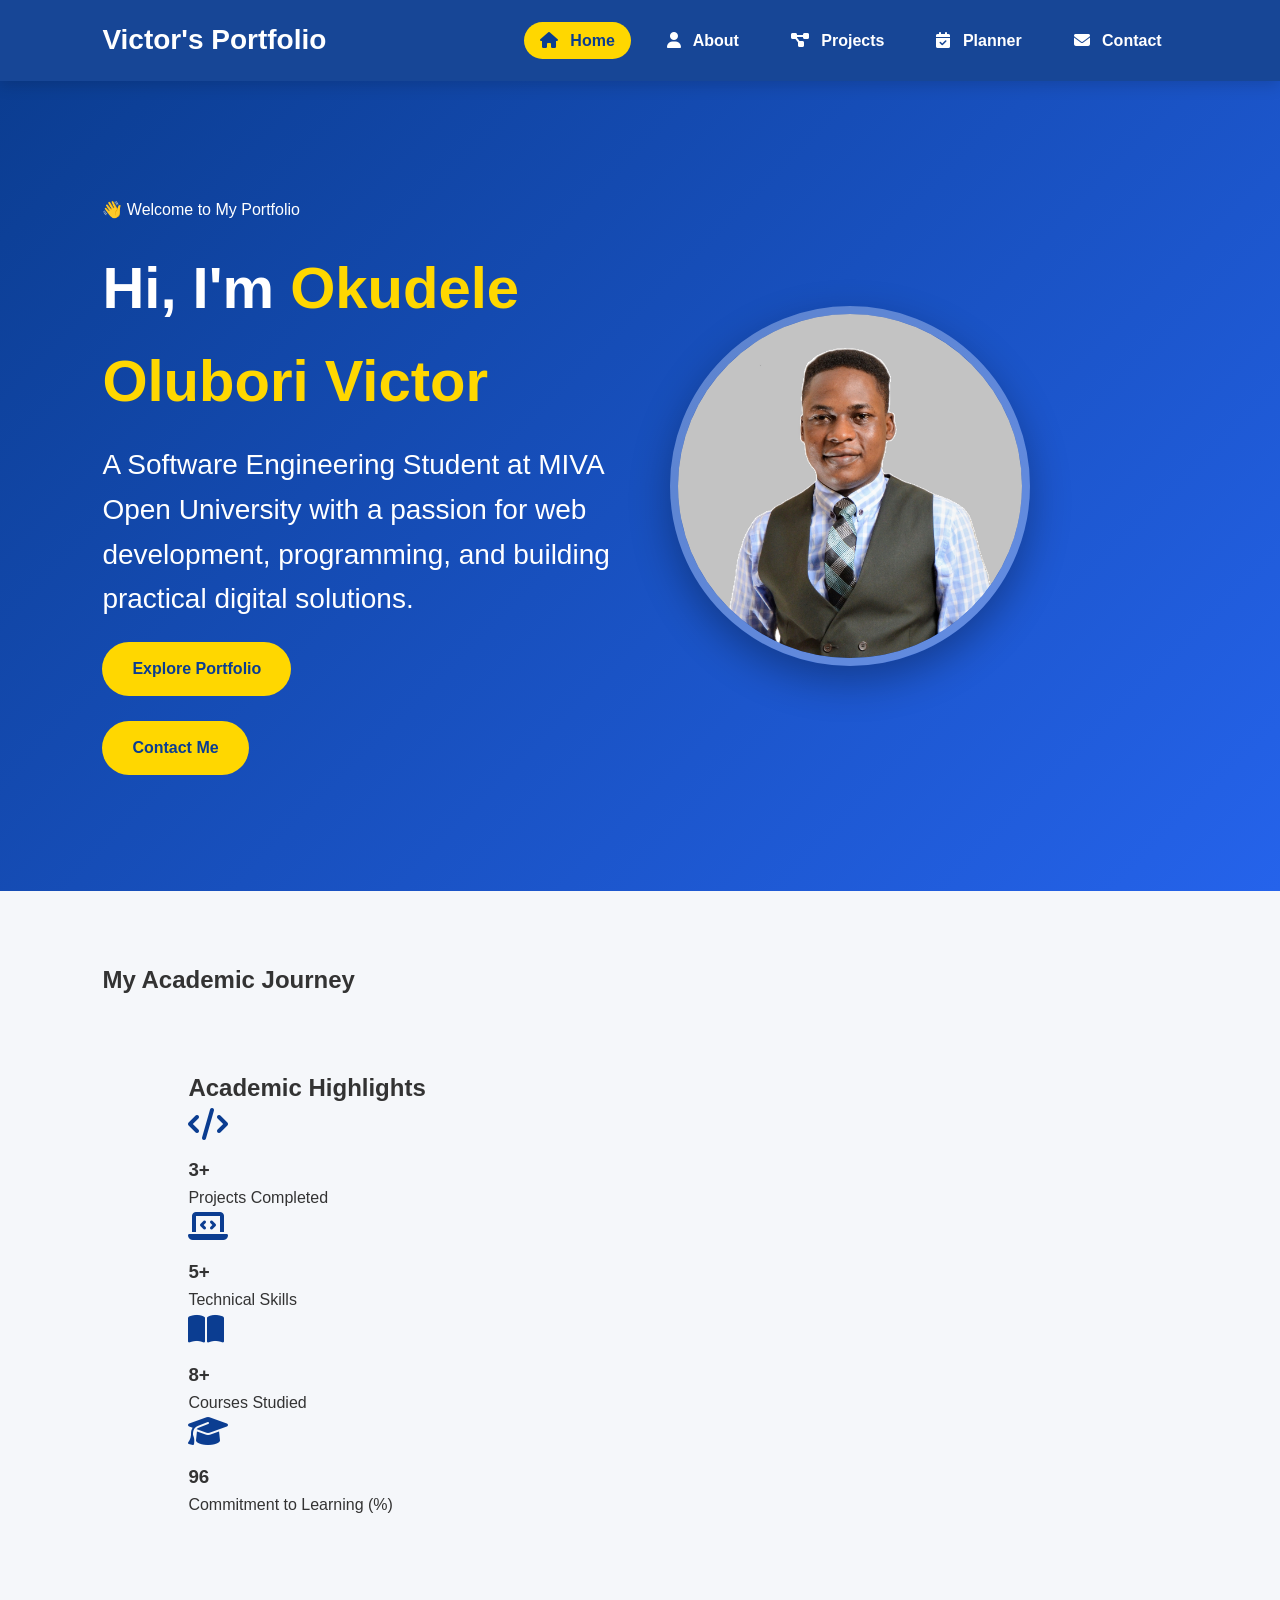
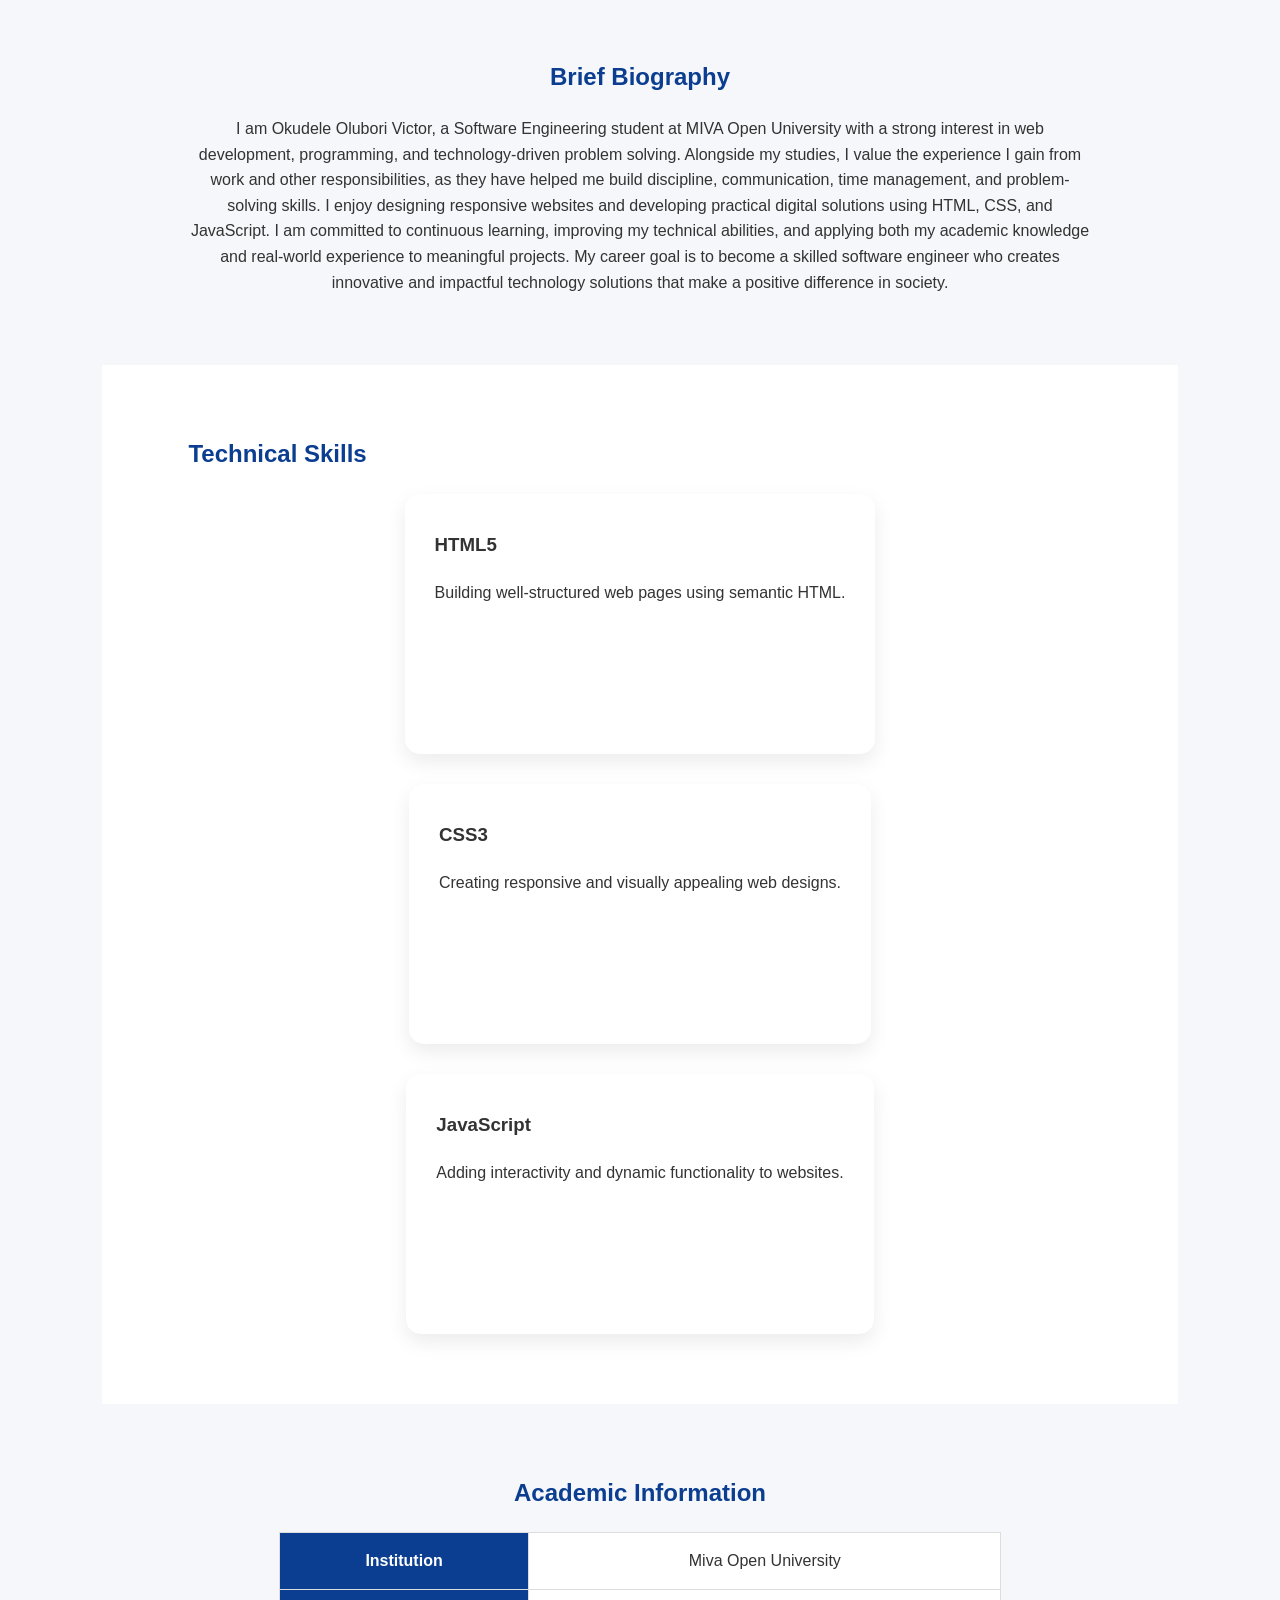
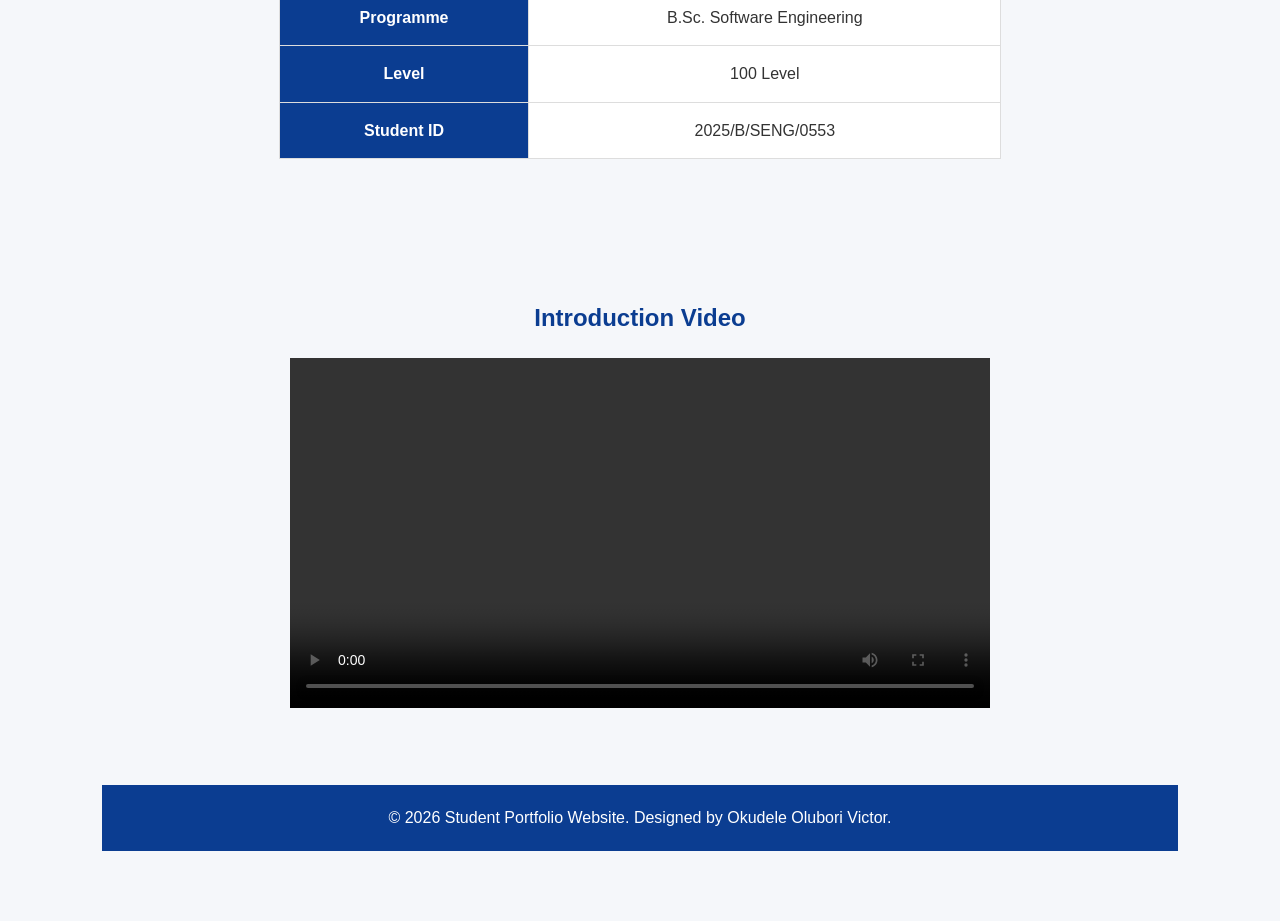
==== index.html @ cfdc953b "Add files via upload" ====
<!DOCTYPE html>
<html lang="en">
<head>
    <!-- Website Information -->
    <meta charset="UTF-8">
    <meta name="viewport" content="width=device-width, initial-scale=1.0">

    <!-- Website Title -->
    <title>Student Portfolio | Home</title>

    <!-- External CSS -->
    <link rel="stylesheet" href="https://cdnjs.cloudflare.com/ajax/libs/font-awesome/6.7.2/css/all.min.css">
    <link rel="stylesheet" href="css/style.css">
</head>

<body>

    <!-- ================= HEADER ================= -->
    <header>

    <div class="logo">
        <h2>Victor's Portfolio</h2>
    </div>

    <!-- Hamburger Icon -->
    <div class="menu-toggle" id="menu-toggle">
        ☰
    </div>

    <nav id="navbar">
        <ul>

            <li>
                <a href="index.html" class="active">
                    <i class="fa-solid fa-house"></i> Home
                </a>
            </li>

            <li>
                <a href="about.html">
                    <i class="fa-solid fa-user"></i> About
                </a>
            </li>

            <li>
                <a href="projects.html">
                    <i class="fa-solid fa-diagram-project"></i> Projects
                </a>
            </li>

            <li>
                <a href="planner.html">
                    <i class="fa-solid fa-calendar-check"></i> Planner
                </a>
            </li>

            <li>
                <a href="contact.html">
                    <i class="fa-solid fa-envelope"></i> Contact
                </a>
            </li>

        </ul>
    </nav>

</header>

    <!-- ================= HERO SECTION ================= -->

    <section class="hero reveal">

    <div class="hero-content">

        <div class="hero-text">

            <p class="welcome">
                👋 Welcome to My Portfolio
            </p>

            <h1>
                Hi, I'm <span>Okudele Olubori Victor</span>
            </h1>

            <h2>
                A Software Engineering Student at MIVA Open University with a passion for web development, 
                programming, and building practical digital solutions.
            </h2>

            
            <div class="hero-buttons">

                <a href="about.html" class="btn">
                    Explore Portfolio
                </a>
                
            </div>

            <br>

            <div class="hero-buttons">

                <a href="contact.html" class="btn">
                    Contact Me
                </a>
                
            </div>

        </div>

        <div class="hero-image">

            <img src="images/profile.jpg"
                 alt="Profile Picture">

        </div>

    </div>

</section>

<section class="stats reveal">

    <h2>My Academic Journey</h2>

    <div class="stats-container">

        <section class="stats reveal">

    <h2>Academic Highlights</h2>

    <div class="stats-container">

        <div class="stat-box">
            <i class="fa-solid fa-code fa-2x"></i>
            <h3 class="counter" data-target="3">0</h3>
            <p>Projects Completed</p>
        </div>

        <div class="stat-box">
            <i class="fa-solid fa-laptop-code fa-2x"></i>
            <h3 class="counter" data-target="5">0</h3>
            <p>Technical Skills</p>
        </div>

        <div class="stat-box">
            <i class="fa-solid fa-book-open fa-2x"></i>
            <h3 class="counter" data-target="8">0</h3>
            <p>Courses Studied</p>
        </div>

        <div class="stat-box">
            <i class="fa-solid fa-graduation-cap fa-2x"></i>
            <h3 class="counter" data-target="100">0</h3>
            <p>Commitment to Learning (%)</p>
        </div>

    </div>

</section>

    <!-- ================= BIOGRAPHY ================= -->

    <section class="biography reveal">

        <h2>Brief Biography</h2>

        <p>
           I am Okudele Olubori Victor, a Software Engineering student at MIVA Open University
           with a strong interest in web development, programming, and technology-driven problem solving. 
           Alongside my studies, I value the experience I gain from work and other responsibilities, 
           as they have helped me build discipline, communication, time management, and problem-solving skills. 
           I enjoy designing responsive websites and developing practical digital solutions using HTML, CSS, 
           and JavaScript. I am committed to continuous learning, improving my technical abilities, 
           and applying both my academic knowledge and real-world experience to meaningful projects. 
           My career goal is to become a skilled software engineer who creates innovative and impactful 
           technology solutions that make a positive difference in society.

        </p>

    </section>

    <!-- ================= QUICK SKILLS ================= -->

    <section class="skills reveal">

        <h2>Technical Skills</h2>

        <div class="skills-container">

            <div class="skill-card">
                <h3>HTML5</h3>
                <p>Building well-structured web pages using semantic HTML.</p>
            </div>

            <div class="skill-card">
                <h3>CSS3</h3>
                <p>Creating responsive and visually appealing web designs.</p>
            </div>

            <div class="skill-card">
                <h3>JavaScript</h3>
                <p>Adding interactivity and dynamic functionality to websites.</p>
            </div>

        </div>

    </section>

    <!-- Academic Information -->
<section class="academic-info reveal">

    <h2>Academic Information</h2>

    <table>

        <tr>
            <th>Institution</th>
            <td>Miva Open University</td>
        </tr>

        <tr>
            <th>Programme</th>
            <td>B.Sc. Software Engineering</td>
        </tr>

        <tr>
            <th>Level</th>
            <td>100 Level</td>
        </tr>

        <tr>
            <th>Student ID</th>
            <td>2025/B/SENG/0553</td>
        </tr>

    </table>

</section>

    <!-- ================= VIDEO ================= -->

    <section class="video-section reveal">

        <h2>Introduction Video</h2>

        <video controls width="700">
            <source src="media/introduction.mp4" type="video/mp4">
            Your browser does not support video.
        </video>

    </section>

    <!-- ================= FOOTER ================= -->

    <footer>

        <p>
            &copy; 2026 Student Portfolio Website.
            Designed by Okudele Olubori Victor.
        </p>

    </footer>
<script src="js/script.js"></script>
<button id="topBtn" title="Go to top">
    ↑
</button>

</body>
</html>
---- css/style.css ----
/* =====================================================
   Student Portfolio Website - style.css
   Cleaned & Organized Version
   ===================================================== */

/* ---------- RESET ---------- */
*{
    margin:0;
    padding:0;
    box-sizing:border-box;
    scroll-behavior:smooth;
}

body{
    font-family:Arial, Helvetica, sans-serif;
    background:#f5f7fa;
    color:#333;
    line-height:1.6;
    overflow-x:hidden;
}

img{
    max-width:100%;
    display:block;
}

a{text-decoration:none;}
ul{list-style:none;}

/* ---------- HEADER & NAV ---------- */
header{
    position:sticky;
    top:0;
    z-index:1000;
    display:flex;
    justify-content:space-between;
    align-items:center;
    padding:18px 8%;
    background:rgba(11,61,145,.95);
    backdrop-filter:blur(10px);
    box-shadow:0 4px 15px rgba(0,0,0,.15);
}

.logo h2{color:#fff;font-size:28px;}

nav ul{
    display:flex;
    gap:20px;
    align-items:center;
}

nav a{
    color:#fff;
    font-weight:bold;
    padding:10px 16px;
    border-radius:30px;
    transition:.3s;
}

nav a:hover,
nav a.active{
    background:#FFD700;
    color:#0b3d91;
}

nav a i{margin-right:8px;}

.menu-toggle{
    display:none;
    color:#fff;
    font-size:30px;
    cursor:pointer;
}

/* ---------- BUTTONS ---------- */
.btn,.btn-secondary{
    display:inline-block;
    padding:14px 30px;
    border-radius:40px;
    transition:.3s;
    font-weight:bold;
}

.btn{
    background:#FFD700;
    color:#0b3d91;
}

.btn:hover{
    transform:translateY(-3px);
    box-shadow:0 8px 20px rgba(0,0,0,.2);
}

.btn-secondary{
    border:2px solid #fff;
    color:#fff;
}

.btn-secondary:hover{
    background:#fff;
    color:#0b3d91;
}

/* ---------- HERO ---------- */
.hero{
    min-height:90vh;
    background:linear-gradient(135deg,#0b3d91,#2563eb);
    display:flex;
    align-items:center;
    padding:80px 8%;
    color:#fff;
}

.hero-content{
    display:flex;
    justify-content:space-between;
    align-items:center;
    gap:60px;
    width:100%;
    flex-wrap:wrap;
}

.hero-text{flex:1;}
.welcome{margin-bottom:20px;}
.hero-text h1{font-size:58px;margin-bottom:15px;}
.hero-text h1 span{color:#FFD700;}
.hero-text h2{font-size:28px;font-weight:400;margin-bottom:20px;}
.hero-description{max-width:600px;margin-bottom:35px;}

.hero-buttons{display:flex;gap:15px;flex-wrap:wrap;}

.hero-image{flex:1;text-align:center;}
.hero-image img{
    width:360px;
    height:360px;
    object-fit:cover;
    border-radius:50%;
    border:8px solid rgba(255,255,255,.3);
    box-shadow:0 15px 40px rgba(0,0,0,.3);
    transition:.4s ease;
}
.hero-image img:hover{transform:scale(1.05);}

/* ---------- COMMON SECTIONS ---------- */
section{padding:70px 8%;}

.page-banner{
    background:linear-gradient(to right,#0b3d91,#1e5dc8);
    color:#fff;
    text-align:center;
}
.page-banner h1{font-size:42px;margin-bottom:10px;}

.biography,.video-section,.academic-info{text-align:center;}
.biography h2,.skills h2,.video-section h2,.academic-info h2,.about-section h2{
    color:#0b3d91;
    margin-bottom:20px;
}

/* ---------- SKILLS ---------- */
.skills{background:#fff;}
.skills-container{
    display:flex;
    flex-wrap:wrap;
    justify-content:center;
    gap:30px;
}
.skill-card{

    background:#fff;

    padding:30px;

    border-radius:18px;

    box-shadow:0 10px 25px rgba(0,0,0,.08);

    transition:all .35s ease;

    border-top:6px solid transparent;

}

.skill-card:hover{

    transform:translateY(-12px);

    box-shadow:0 18px 35px rgba(0,0,0,.15);

}

/* ---------- TABLE ---------- */
.academic-info table{
    width:80%;
    margin:auto;
    border-collapse:collapse;
    background:#fff;
}
.academic-info th,.academic-info td{
    border:1px solid #ddd;
    padding:15px;
}
.academic-info th{
    background:#0b3d91;
    color:#fff;
}

/* ---------- ABOUT ---------- */
.about-section p{margin-bottom:20px;}
.hobby-list{margin-left:20px;list-style:disc;}

/* ---------- PROJECTS ---------- */
.projects{
    display:grid;
    grid-template-columns:repeat(auto-fit,minmax(320px,1fr));
    gap:30px;
}
.project-card{
    background:#fff;
    border-radius:10px;
    overflow:hidden;
    box-shadow:0 5px 15px rgba(0,0,0,.1);
    transition:.3s;
}
.project-card:hover{transform:translateY(-10px);}
.project-card img{height:220px;width:100%;object-fit:cover;}
.project-content{padding:20px;}
.project-content h2{color:#0b3d91;margin-bottom:15px;}

/* ---------- PLANNER ---------- */
.planner{max-width:900px;margin:60px auto;padding:0 20px;}
.task-input{
    display:flex;
    gap:10px;
    flex-wrap:wrap;
    margin-bottom:25px;
}
.task-input input,.task-input select{
    flex:1;
    padding:12px;
}
.task-input button{
    background:#0b3d91;color:#fff;border:none;
    padding:12px 24px;border-radius:5px;cursor:pointer;
}
.task-summary{margin-bottom:20px;color:#0b3d91;}
#taskList li{
    display:flex;
    justify-content:space-between;
    align-items:center;
    background:#fff;
    padding:18px;
    margin-bottom:15px;
    border-radius:10px;
    box-shadow:0 3px 10px rgba(0,0,0,.1);
}
#taskList button{
    border:none;
    padding:10px;
    margin-left:5px;
    border-radius:5px;
    cursor:pointer;
}
#taskList button:first-child{background:#28a745;color:#fff;}
#taskList button:last-child{background:#dc3545;color:#fff;}

/* ---------- CONTACT ---------- */
.contact-form{
    max-width:700px;
    margin:auto;
    background:#fff;
    padding:40px;
    border-radius:10px;
    box-shadow:0 5px 20px rgba(0,0,0,.1);
}
.contact-form input,
.contact-form textarea{
    width:100%;
    padding:15px;
    margin-bottom:20px;
}
.contact-form button{
    background:#0b3d91;color:#fff;border:none;
    padding:15px 35px;border-radius:5px;cursor:pointer;
}
#successMessage{

    display:none;

    margin-top:20px;

    padding:15px;

    background:#d4edda;

    color:#155724;

    border-radius:8px;

    text-align:center;

    font-weight:bold;

}

/* ---------- FOOTER ---------- */
footer{
    background:#0b3d91;
    color:#fff;
    text-align:center;
    padding:20px;
}

/* ---------- RESPONSIVE ---------- */
@media (max-width:768px){
    .menu-toggle{display:block;}
    nav{display:none;width:100%;}
    nav.active{display:block;}
    nav ul{flex-direction:column;padding:20px 0;}
    header{flex-wrap:wrap;}
    .hero{padding:60px 20px;text-align:center;}
    .hero-content{flex-direction:column-reverse;}
    .hero-text h1{font-size:40px;}
    .hero-text h2{font-size:22px;}
    .hero-image img{width:250px;height:250px;}
    .academic-info table{width:100%;}
}
.stat-box i{
    color:#0b3d91;
    margin-bottom:15px;
    transition:0.3s ease;
}

.stat-box:hover i{
    transform:scale(1.2);
    color:#FFD700;
}
/* Technical Skills */

.skills-progress{

    margin-top:40px;

}

.skills-progress h2{

    color:#0b3d91;

    margin-bottom:25px;

    text-align: left;

}
/* ==========================
   TECHNICAL SKILLS
========================== */

.skills-grid{

    display:grid;

    grid-template-columns:repeat(2,1fr);

    gap:30px;

    margin-top:20px;

}

.skill-category{

    background:#ffffff;

    padding:25px;

    border-radius:10px;

    box-shadow:0 5px 15px rgba(0,0,0,0.1);

    transition:0.3s ease;

}

.skill-category:hover{

    transform:translateY(-5px);

}

.skill-category h3{

    color:#0b3d91;

    margin-bottom:15px;

    border-bottom:2px solid #FFD700;

    padding-bottom:10px;

}

.skill-category ul{

    list-style:none;

}

.skill-category ul li{

    margin-bottom:12px;

    padding-left:25px;

    position:relative;

}

.skill-category ul li::before{

    content:"✓";

    color:#28a745;

    font-weight:bold;

    position:absolute;

    left:0;

}

/* Mobile Responsive */

@media (max-width:768px){

    .skills-grid{

        grid-template-columns:1fr;

    }

}
/* ==========================
   MODERN SKILL CARDS
========================== */

.skills-section{

    padding:70px 8%;

}

.skills-section h2{

    text-align:center;

    color:#0b3d91;

    margin-bottom:50px;

}

.skills-cards{

    display:grid;

    grid-template-columns:repeat(auto-fit,minmax(300px,1fr));

    gap:30px;

}

.skill-card{

    background:white;

    padding:30px;

    border-radius:15px;

    box-shadow:0 8px 20px rgba(0,0,0,.08);

    transition:.4s;

}

.skill-card:hover{

    transform:translateY(-10px);

}

.skill-card i{

    font-size:50px;

    margin-bottom:20px;

    transition:transform .4s ease;

}
.skill-card:hover i{

    transform:rotate(10deg) scale(1.2);

}

.skill-card h3{

    margin-bottom:20px;

}

.progress{

    background:#e5e5e5;

    height:18px;

    border-radius:30px;

    overflow:hidden;

}

.progress-bar{

    height:100%;

    display:flex;

    justify-content:flex-end;

    align-items:center;

    color:white;

    font-size:12px;

    font-weight:bold;

    padding-right:10px;

    border-radius:30px;

    animation:grow 2s ease forwards;

    box-shadow:0 0 10px rgba(255,255,255,.3) inset;

}

.html{

    width:95%;

    background:#e44d26;

}

.css{

    width:90%;

    background:#264de4;

}

.javascript{

    width:80%;

    background:#f7df1e;

    color:black;

}

.cprog{

    width:70%;

    background:#00599c;

}

.responsive{

    width:85%;

    background:#28a745;

}

.problem{

    width:95%;

    background:#6f42c1;

}

@keyframes grow{

    from{

        width:0;

    }

}
.html-card{
    border-top-color:#e44d26;
}

.css-card{
    border-top-color:#264de4;
}

.js-card{
    border-top-color:#f7df1e;
}

.c-card{
    border-top-color:#00599c;
}

.responsive-card{
    border-top-color:#28a745;
}

.problem-card{
    border-top-color:#6f42c1;
}
.skill-card{

    min-height:260px;

}
/* ==========================
   HOBBIES & INTERESTS
========================== */

.hobbies-section{

    padding:70px 8%;

}

.hobbies-section h2{

    text-align:center;

    color:#0b3d91;

    margin-bottom:50px;

}

.hobbies-container{

    display:grid;

    grid-template-columns:repeat(auto-fit,minmax(280px,1fr));

    gap:30px;

}

.hobby-card{

    background:white;

    padding:30px;

    border-radius:15px;

    text-align:center;

    box-shadow:0 8px 20px rgba(0,0,0,.08);

    transition:.3s ease;

}

.hobby-card:hover{

    transform:translateY(-10px);

    box-shadow:0 15px 30px rgba(0,0,0,.15);

}

.hobby-card i{

    font-size:45px;

    color:#0b3d91;

    margin-bottom:20px;

    transition:.3s;

}

.hobby-card:hover i{

    color:#FFD700;

    transform:scale(1.2);

}

.hobby-card h3{

    color:#0b3d91;

    margin-bottom:15px;

}

.hobby-card p{

    color:#555;

    line-height:1.6;

}/* ==========================
   WHY I CHOSE SOFTWARE ENGINEERING
========================== */

.about-section{

    padding:70px 8%;

}

.about-section h2{

    color:#0b3d91;

    text-align:center;

    margin-bottom:30px;

}

.about-section p{

    max-width:900px;

    margin:auto;

    text-align:justify;

    line-height:1.8;

    font-size:17px;

}

/* ==========================
   PERSONAL QUOTE
========================== */

.quote-section{

    background:linear-gradient(135deg,#0b3d91,#1e5dc8);

    color:white;

    padding:70px 10%;

    text-align:center;

}

.quote-section blockquote{

    font-size:28px;

    font-style:italic;

    line-height:1.8;

    max-width:900px;

    margin:auto;

}

.quote-section h3{

    margin-top:30px;

    color:#FFD700;

    font-size:24px;

}

.quote-section p{

    margin-top:8px;

    font-size:17px;

}

/* ==========================
   THANK YOU SECTION
========================== */

.thank-you{

    padding:70px 8%;

    text-align:center;

    background:#f8f9fa;

}

.thank-you h2{

    color:#0b3d91;

    margin-bottom:20px;

}

.thank-you p{

    max-width:850px;

    margin:auto;

    line-height:1.8;

    color:#555;

    font-size:17px;

}
.project-tags{

    margin:20px 0;

}

.project-tags span{

    display:inline-block;

    background:#0b3d91;

    color:white;

    padding:6px 12px;

    margin-right:8px;

    margin-bottom:8px;

    border-radius:20px;

    font-size:13px;

}
/* ==========================
   PROJECT STATUS
========================== */

.status{

    display:inline-block;

    padding:6px 14px;

    border-radius:20px;

    font-size:13px;

    font-weight:bold;

    margin-bottom:15px;

}

.completed{

    background:#d4edda;

    color:#155724;

}

#taskList li.completed{

    opacity:.7;

}

#taskList li.completed h3{

    text-decoration:line-through;

    color:green;

}

.concept{

    background:#fff3cd;

    color:#856404;

}
.priority-guide{

    display:flex;

    justify-content:center;

    gap:20px;

    margin:20px 0 30px;

    flex-wrap:wrap;

}

.priority-guide span{

    font-weight:bold;

}

/* ==========================
   TASK SUMMARY CARDS
========================== */

.task-summary{

    display:flex;

    justify-content:center;

    gap:25px;

    flex-wrap:wrap;

    margin:35px 0;

}

.summary-card{

    background:white;

    width:180px;

    padding:25px;

    border-radius:12px;

    text-align:center;

    box-shadow:0 5px 15px rgba(0,0,0,.1);

    transition:.3s;

}

.summary-card:hover{

    transform:translateY(-8px);

}

.summary-card i{

    font-size:32px;

    color:#0b3d91;

    margin-bottom:15px;

}

.summary-card h3{

    color:#0b3d91;

    margin-bottom:10px;

}

.summary-card span{

    font-size:28px;

    font-weight:bold;

    color:#333;

}
#successMessage{

    margin-top:20px;

    padding:15px;

    border-radius:8px;

    background:#d4edda;

    color:#155724;

    font-weight:bold;

    text-align:center;

    display:none;

}
.contact-info{

    display:grid;

    grid-template-columns:repeat(auto-fit,minmax(220px,1fr));

    gap:20px;

    margin-bottom:40px;

}

.info-box{

    background:white;

    padding:25px;

    text-align:center;

    border-radius:12px;

    box-shadow:0 5px 15px rgba(0,0,0,.08);

}

.info-box i{

    font-size:35px;

    color:#0b3d91;

    margin-bottom:15px;

}

.info-box h3{

    color:#0b3d91;

    margin-bottom:10px;

}
/* ==========================
   FORM MESSAGES
========================== */

#errorMessage{

    display:none;

    margin-top:20px;

    padding:15px;

    background:#f8d7da;

    color:#721c24;

    border-radius:8px;

    text-align:center;

    font-weight:bold;

}

#successMessage{

    display:none;

    margin-top:20px;

    padding:15px;

    background:#d4edda;

    color:#155724;

    border-radius:8px;

    text-align:center;

    font-weight:bold;

}
#topBtn{

    display:none;

    position:fixed;

    bottom:30px;

    right:30px;

    background:#0b3d91;

    color:white;

    border:none;

    padding:15px 18px;

    border-radius:50%;

    cursor:pointer;

    font-size:20px;

    box-shadow:0 5px 15px rgba(0,0,0,.2);

    transition:.3s;

    z-index:999;

}

#topBtn:hover{

    background:#06285f;

    transform:translateY(-5px);

}
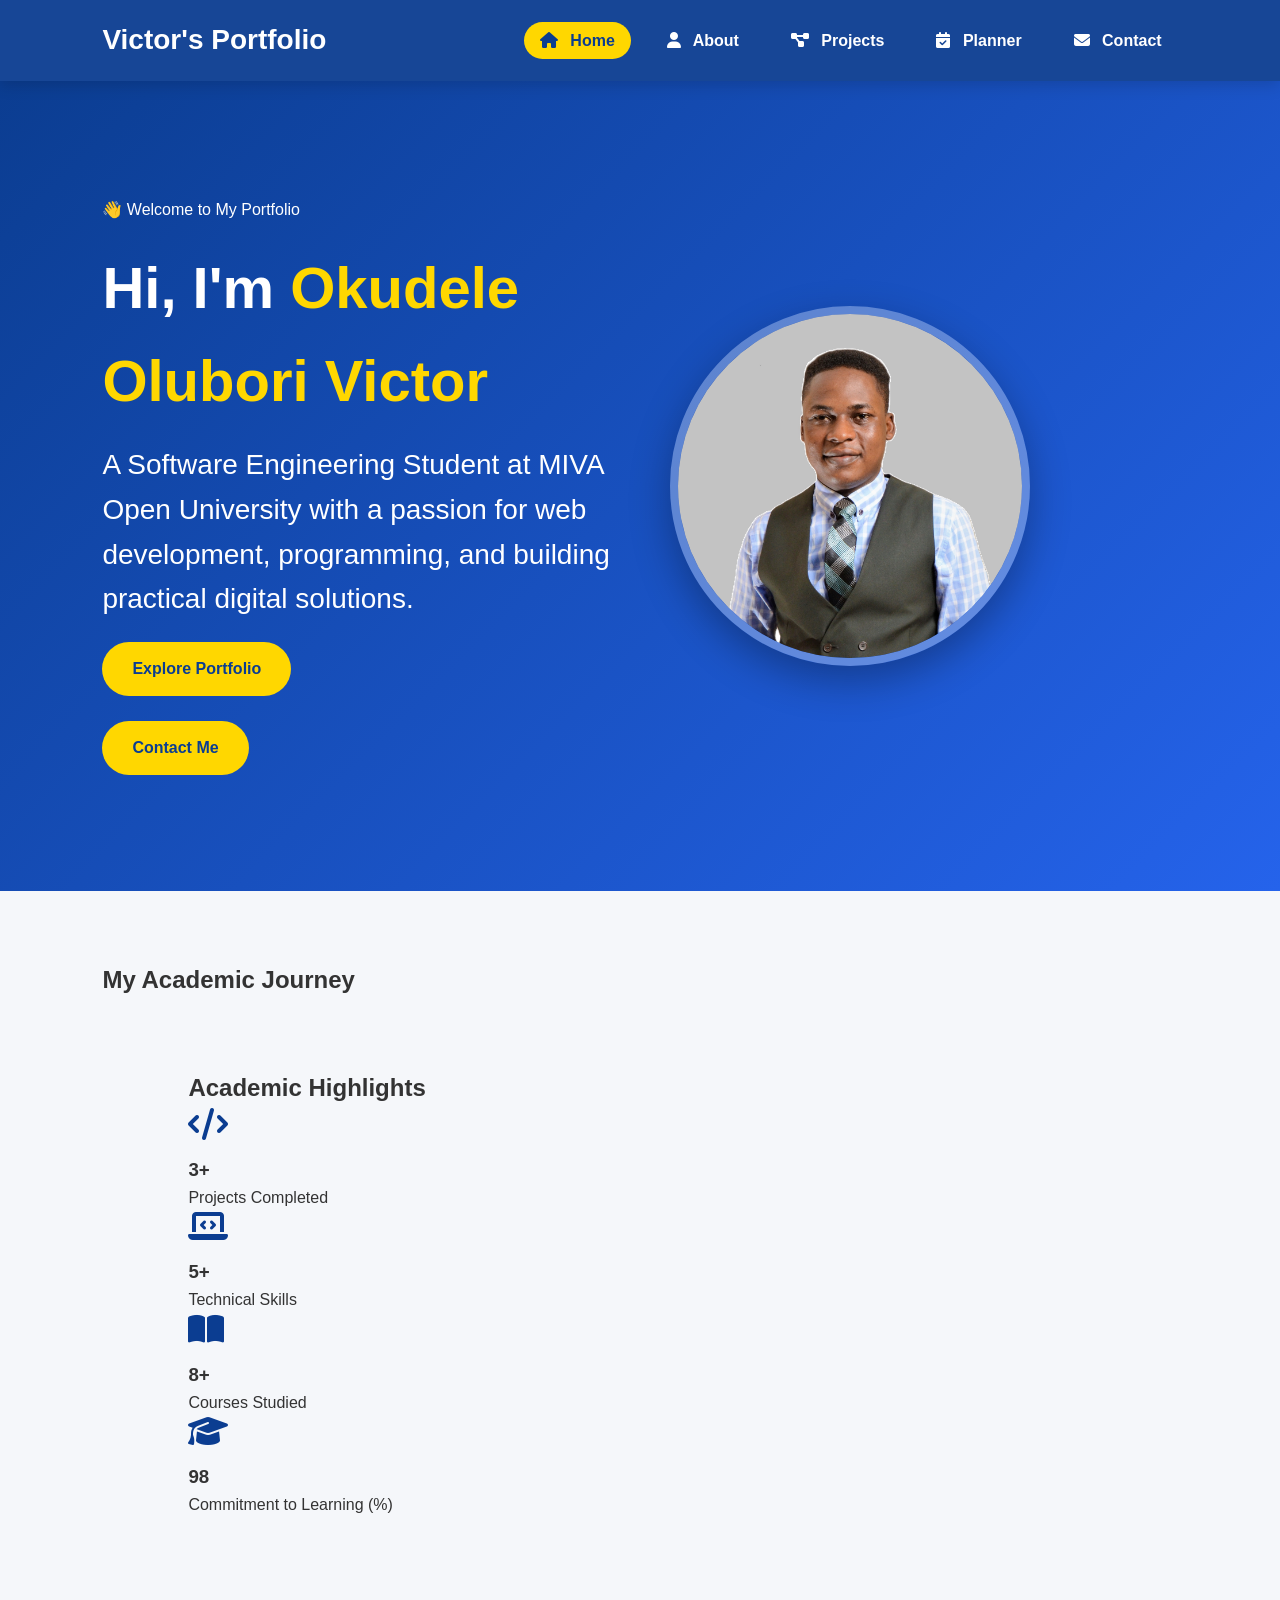
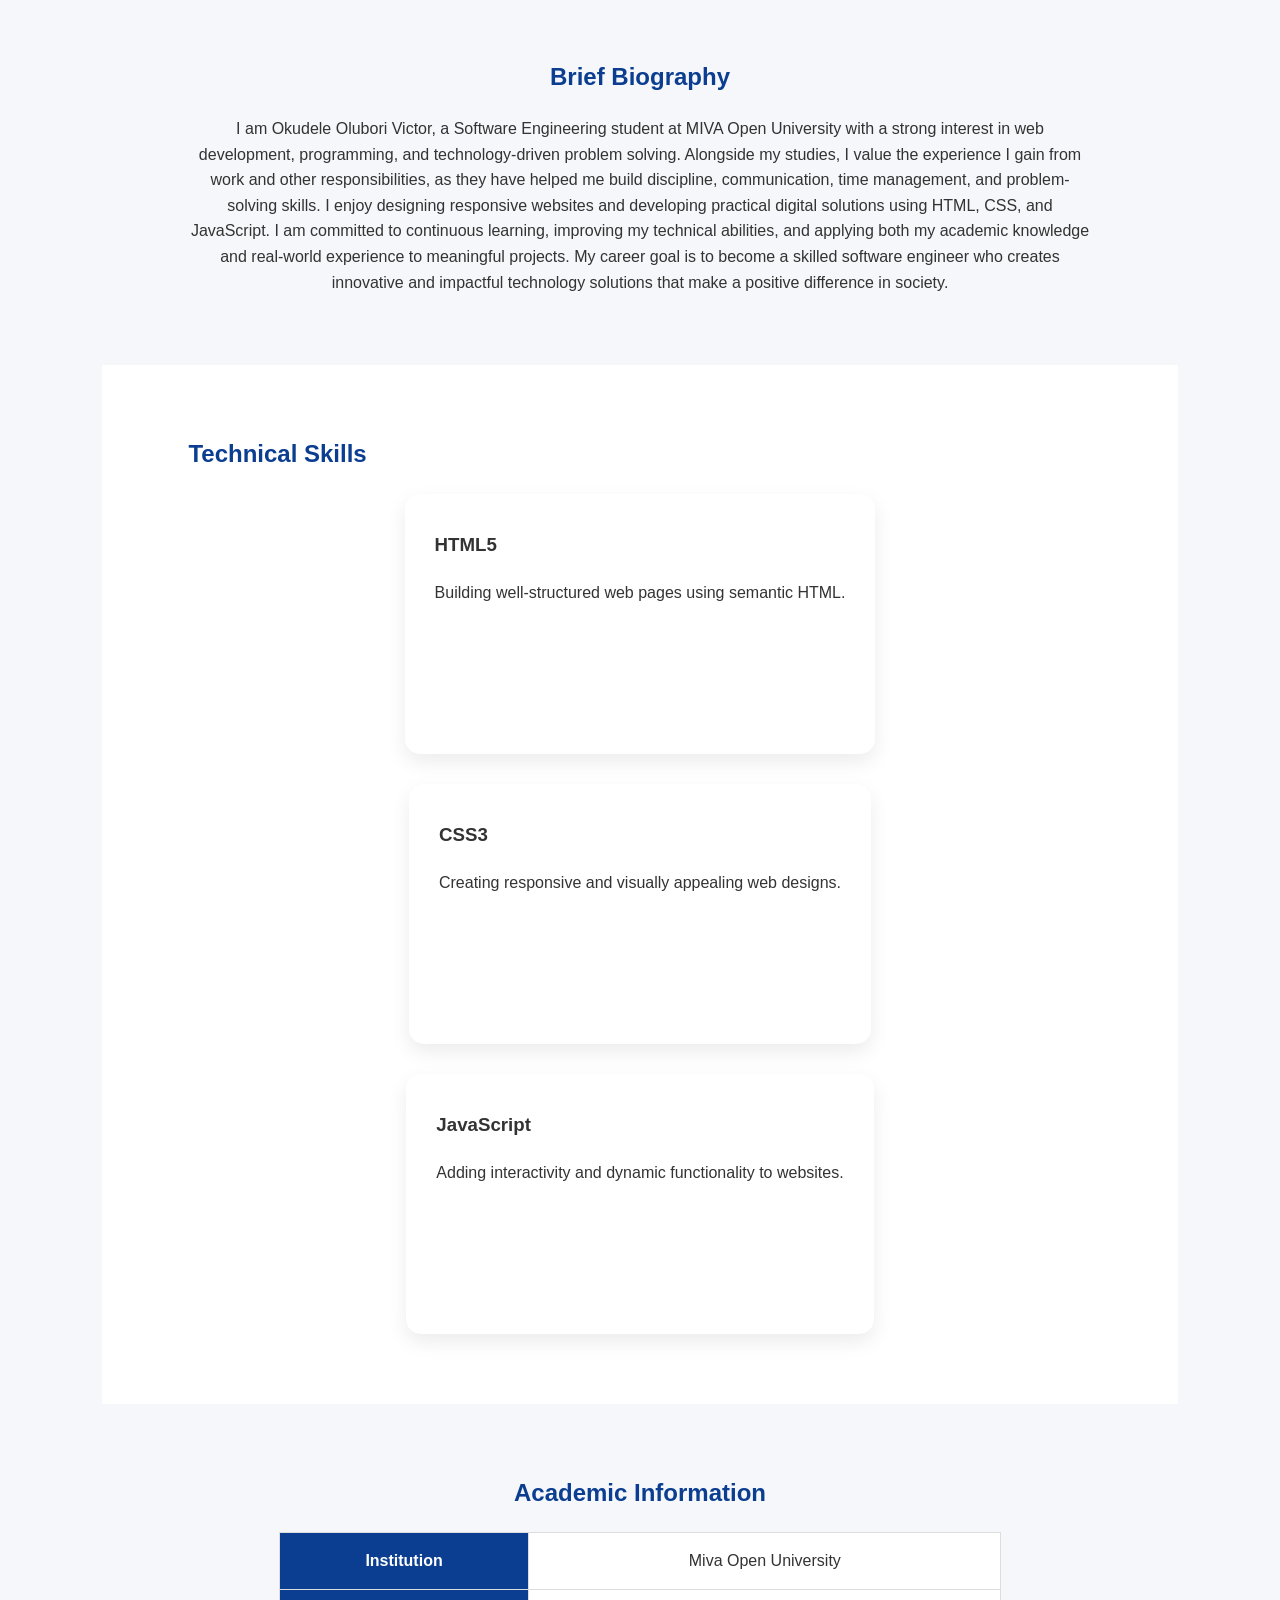
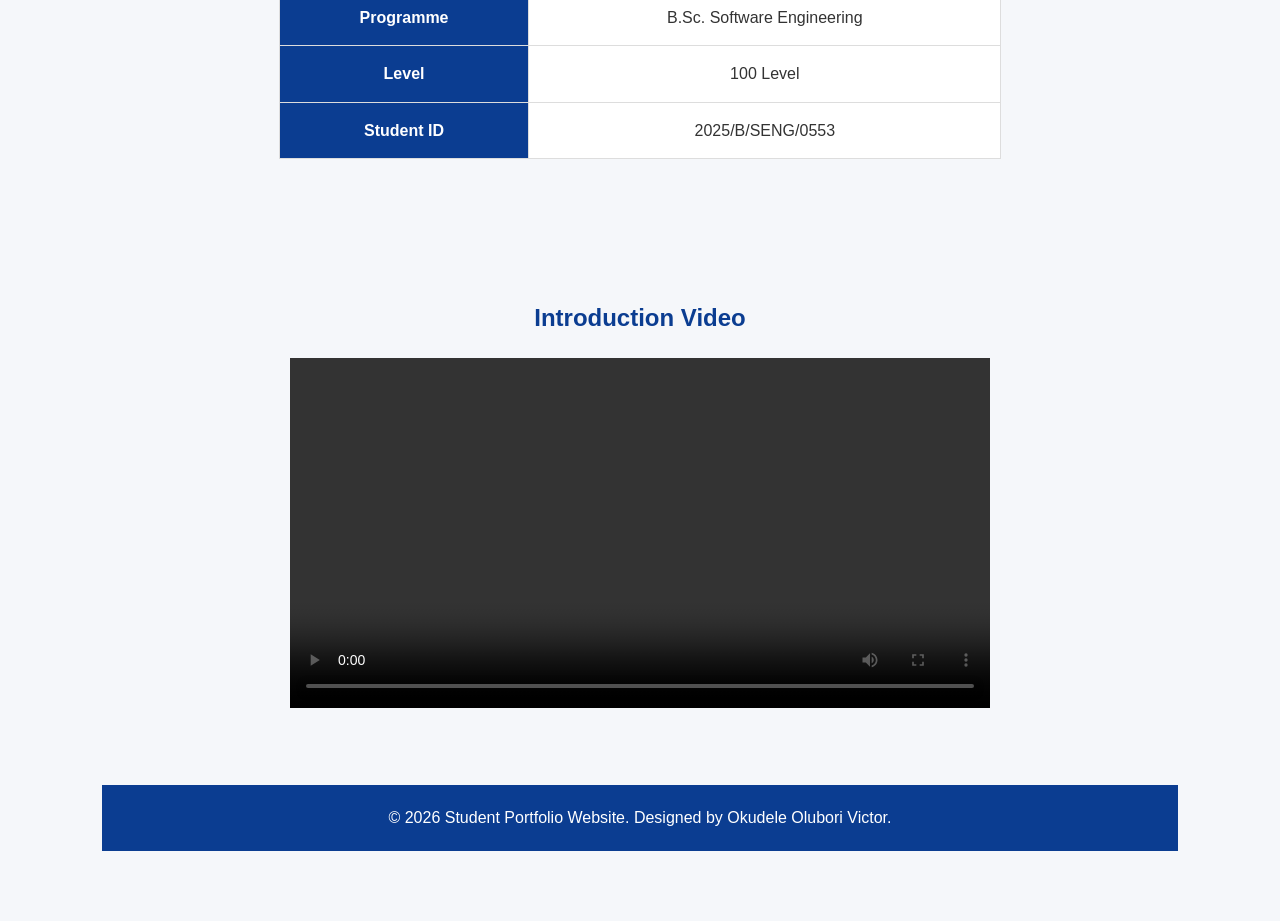
==== commit b23c1fca: "Update index.html" ====
--- a/index.html
+++ b/index.html
@@ -266,4 +266,4 @@
 </button>
 
 </body>
-</html>+</html>
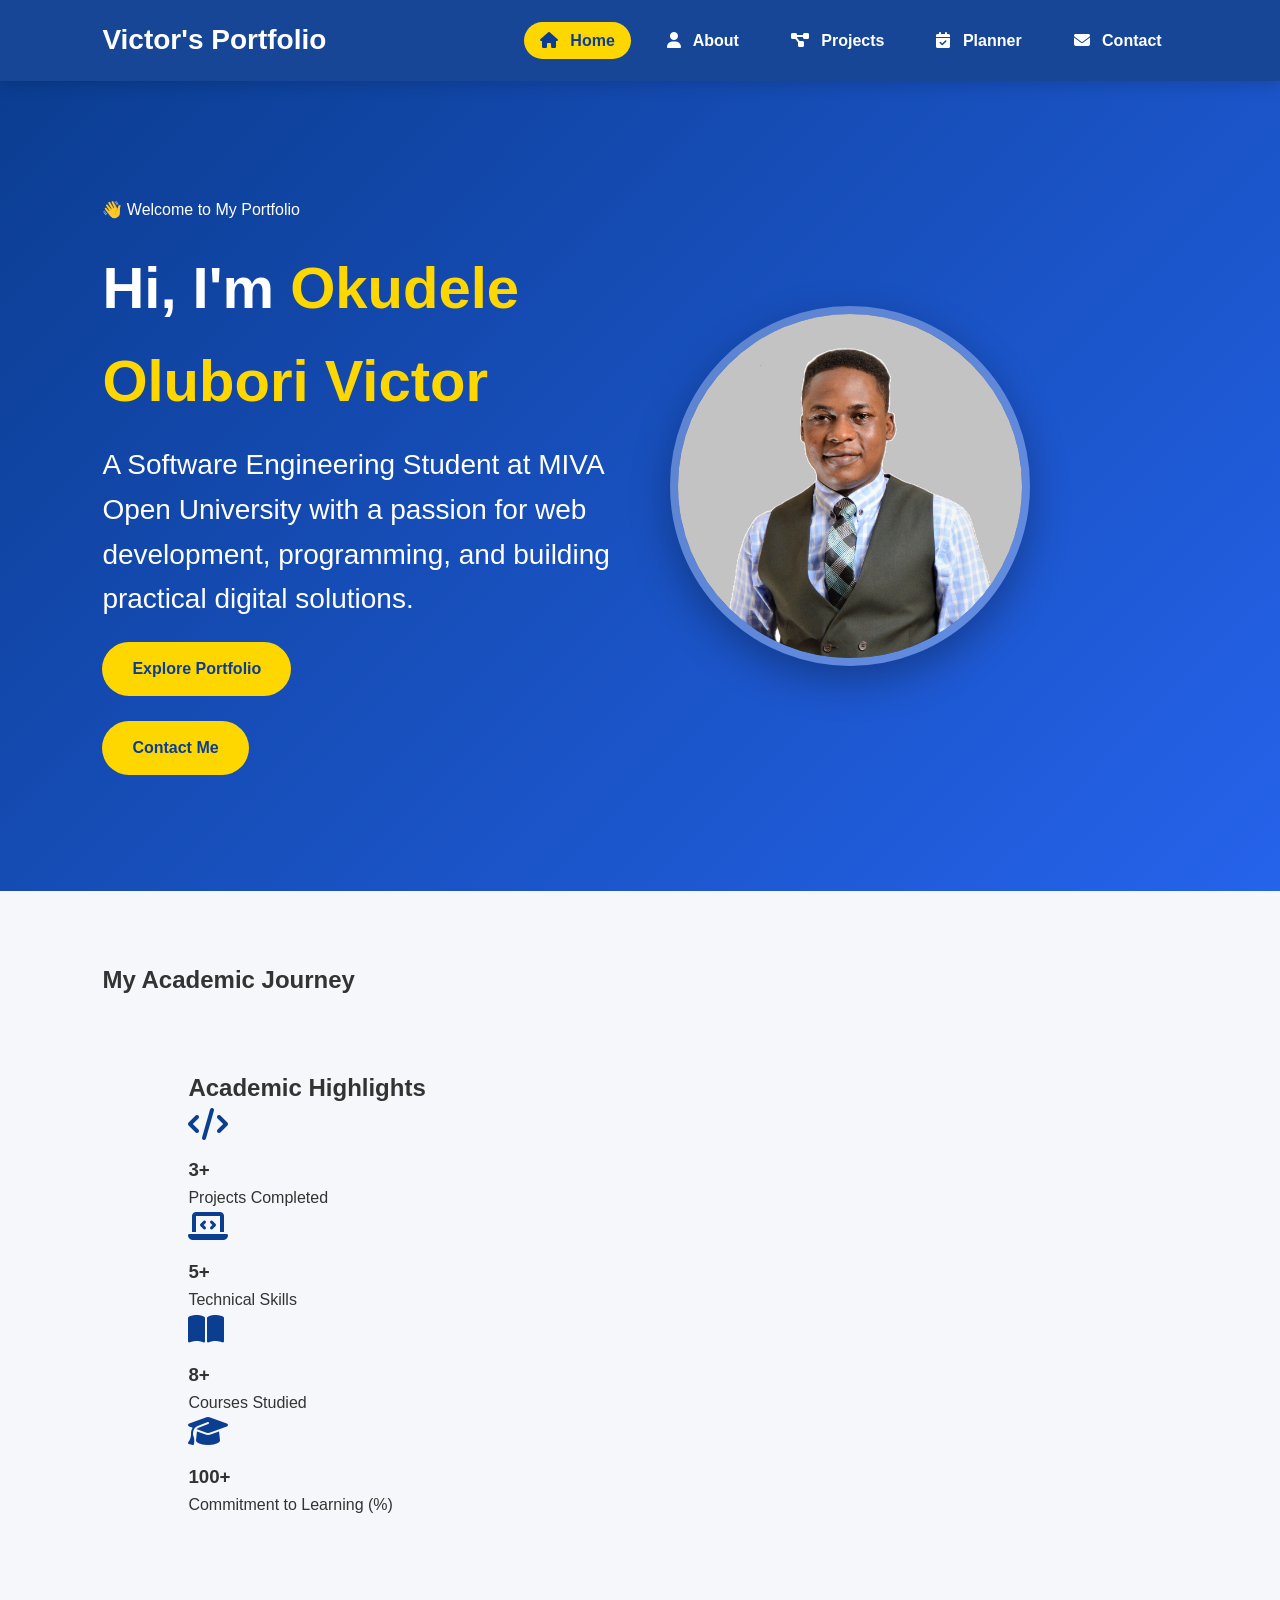
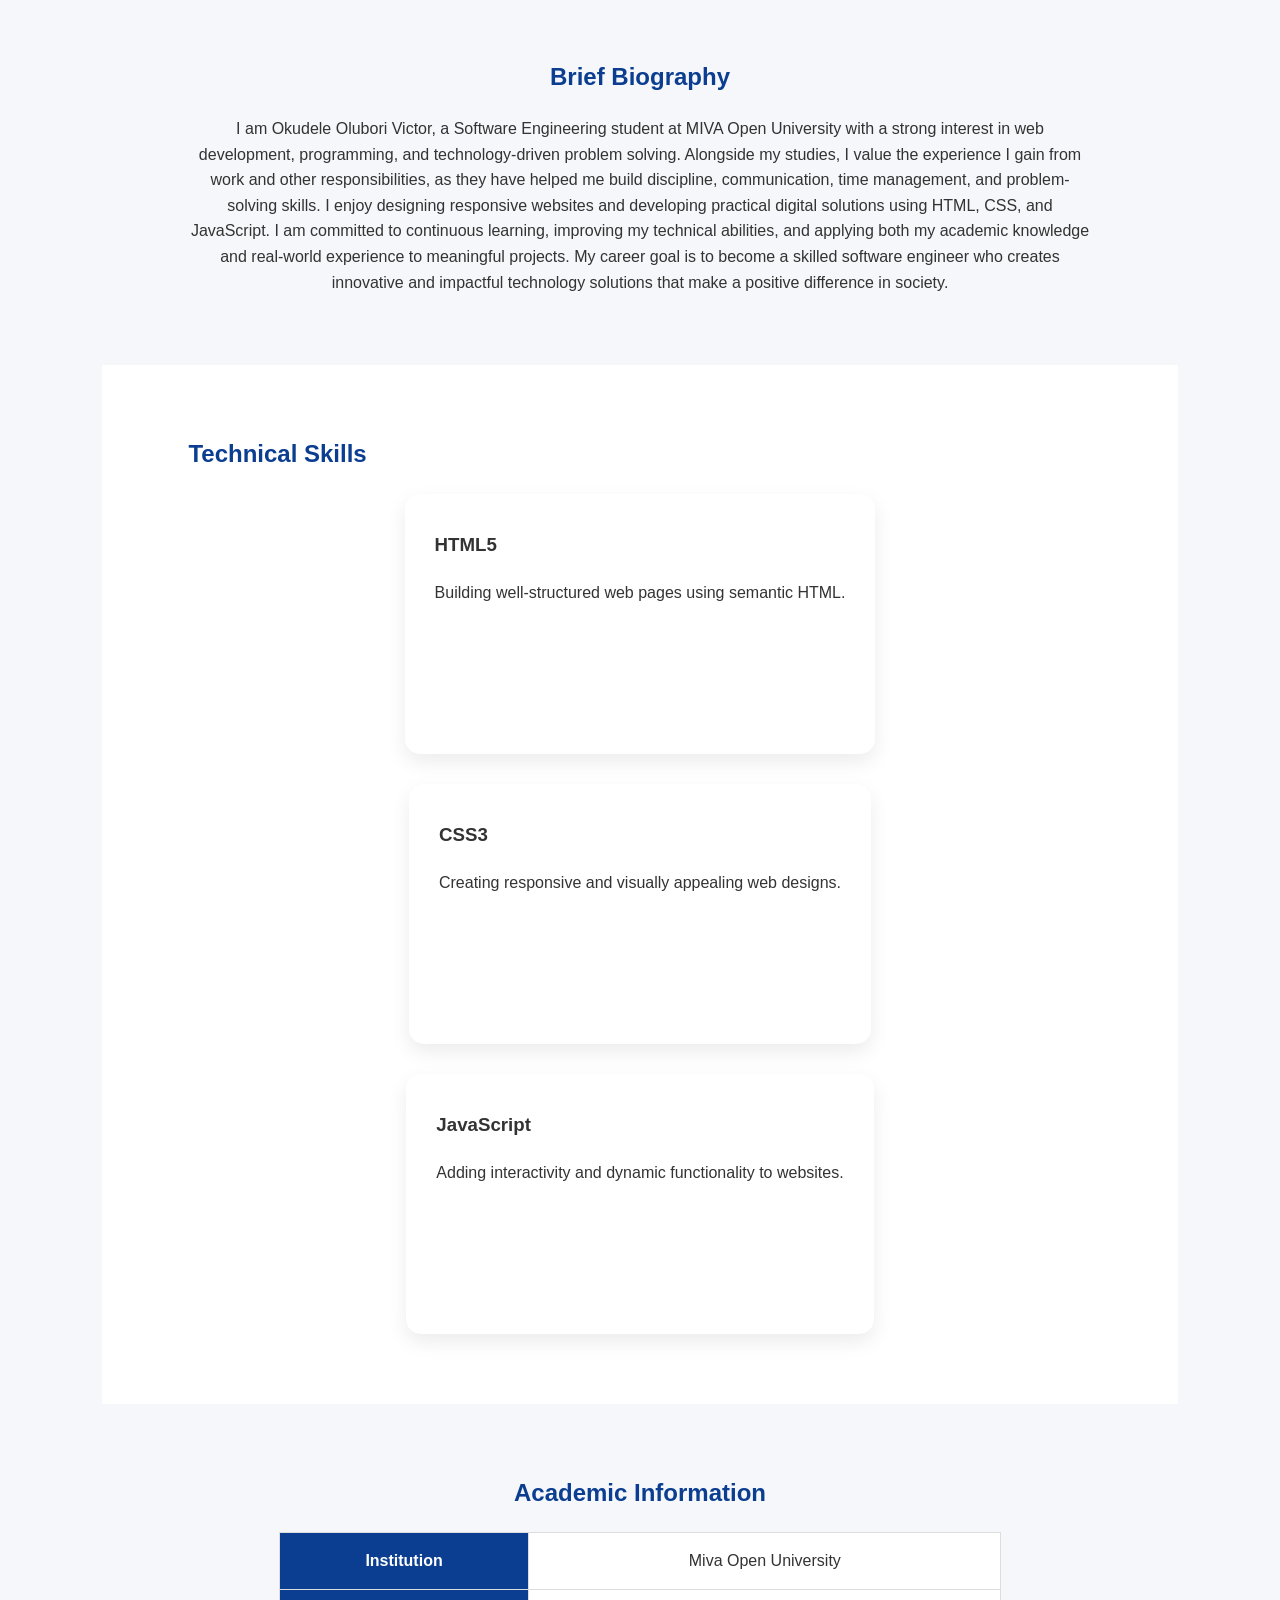
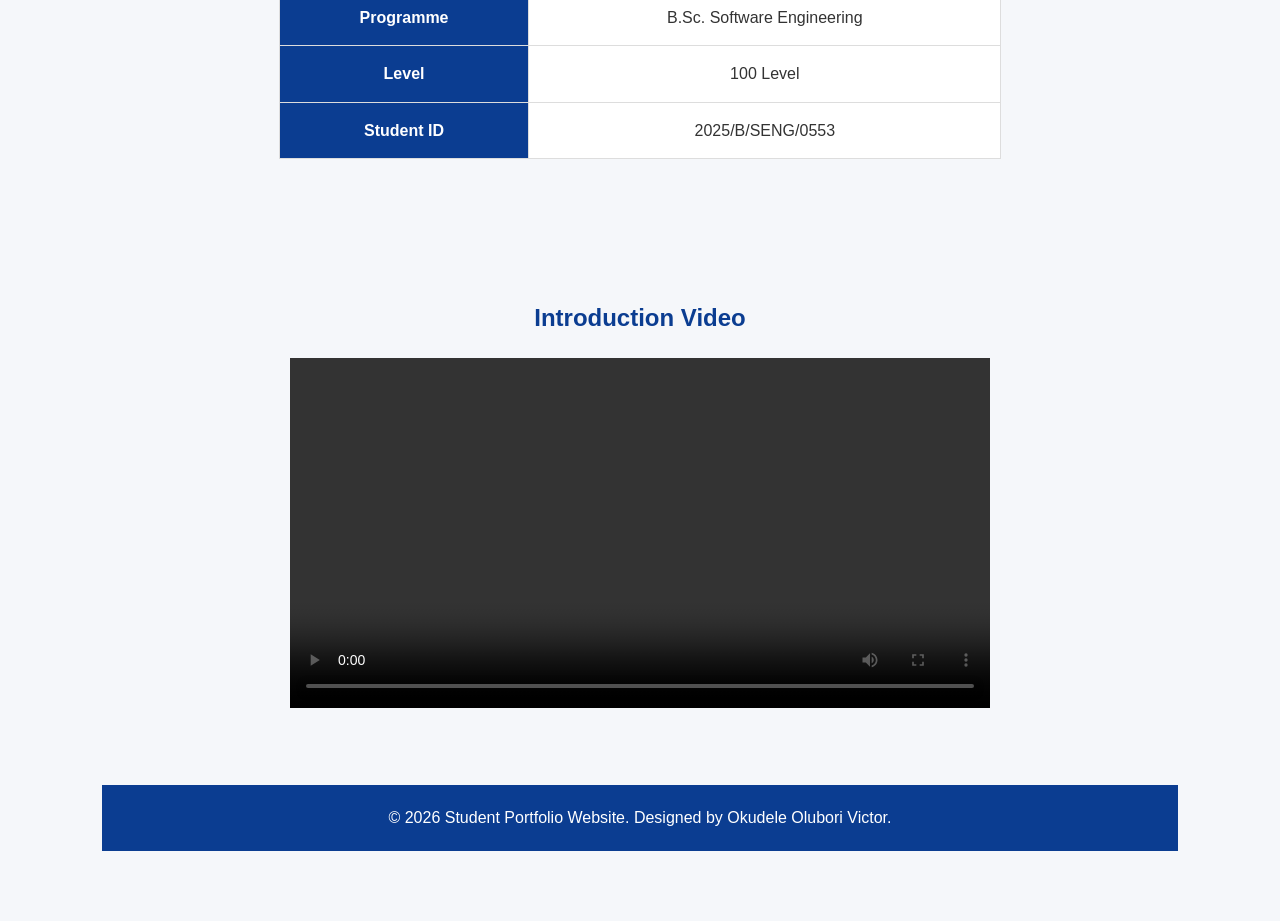
==== commit 345ffc98: "Update index.html" ====
--- a/index.html
+++ b/index.html
@@ -244,7 +244,7 @@
         <h2>Introduction Video</h2>
 
         <video controls width="700">
-            <source src="media/introduction.mp4" type="video/mp4">
+            <source src="media/welcome.mp4" type="video/mp4">
             Your browser does not support video.
         </video>
 
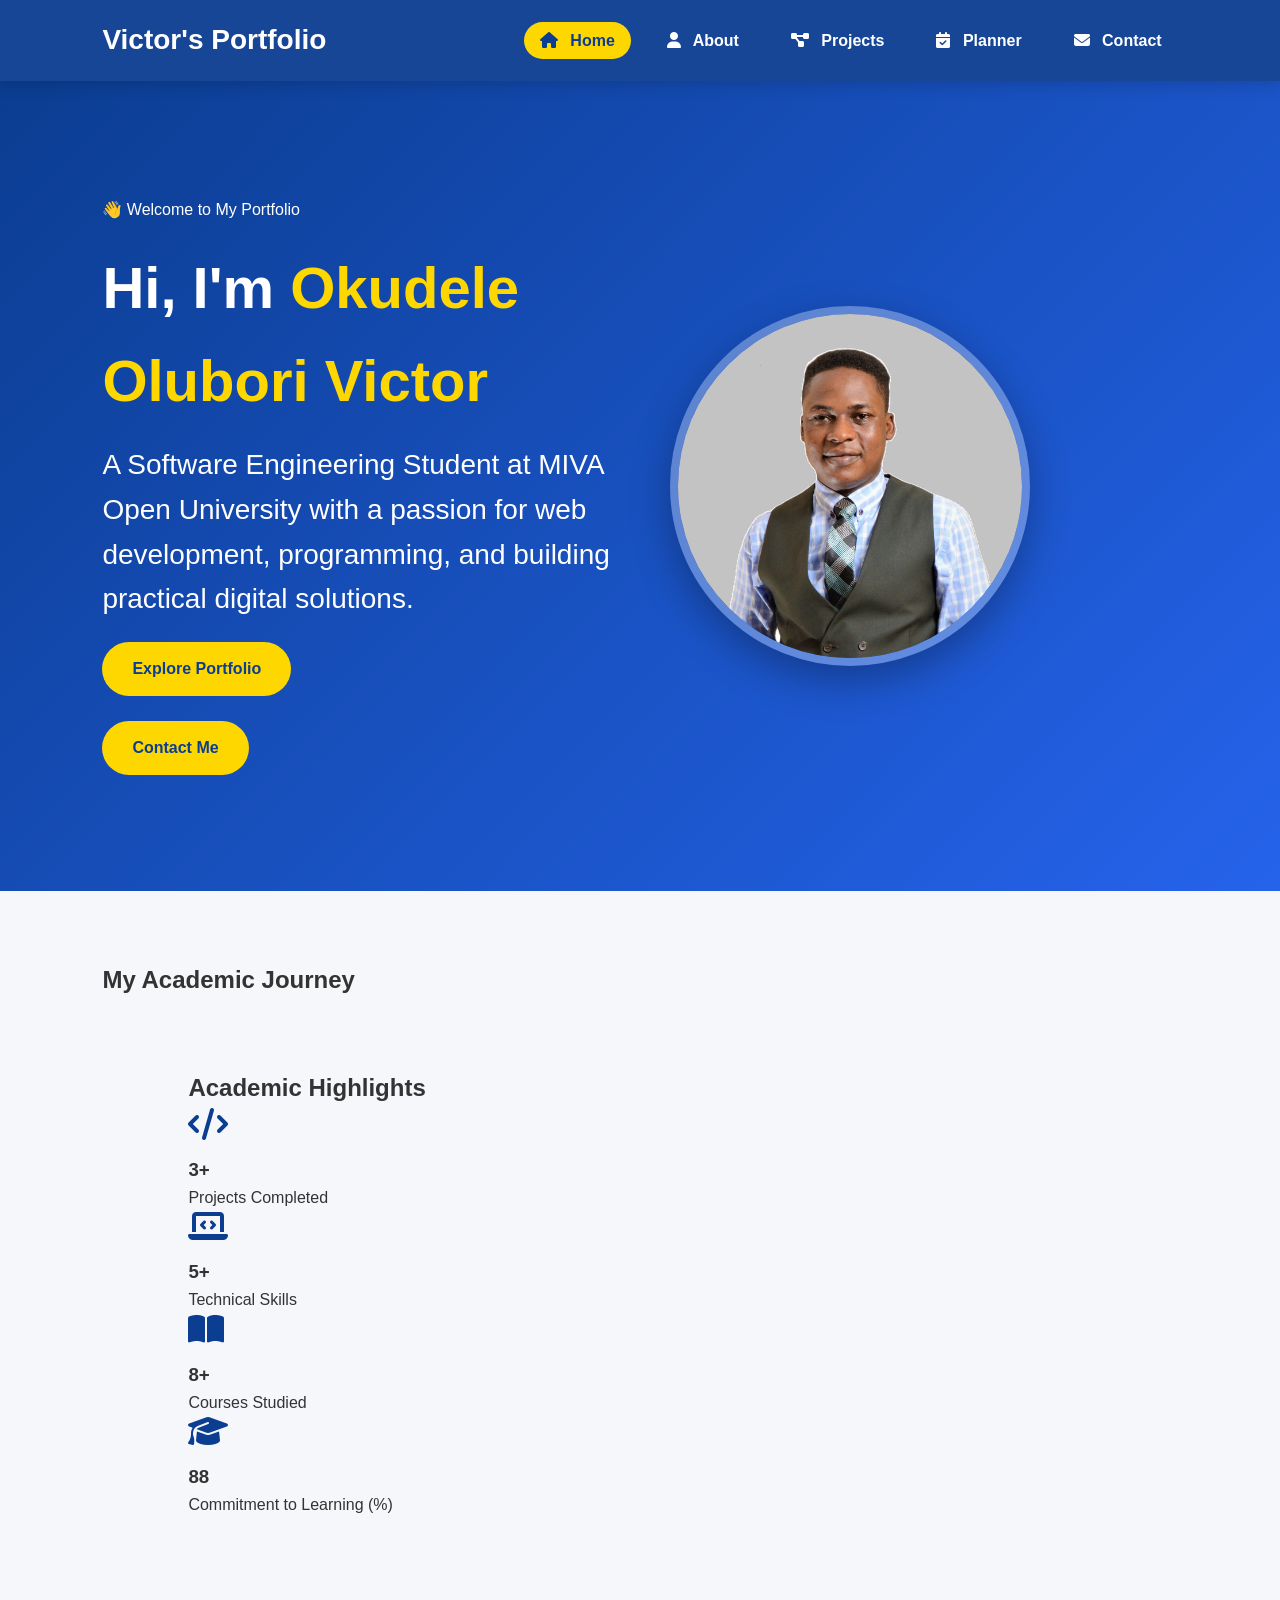
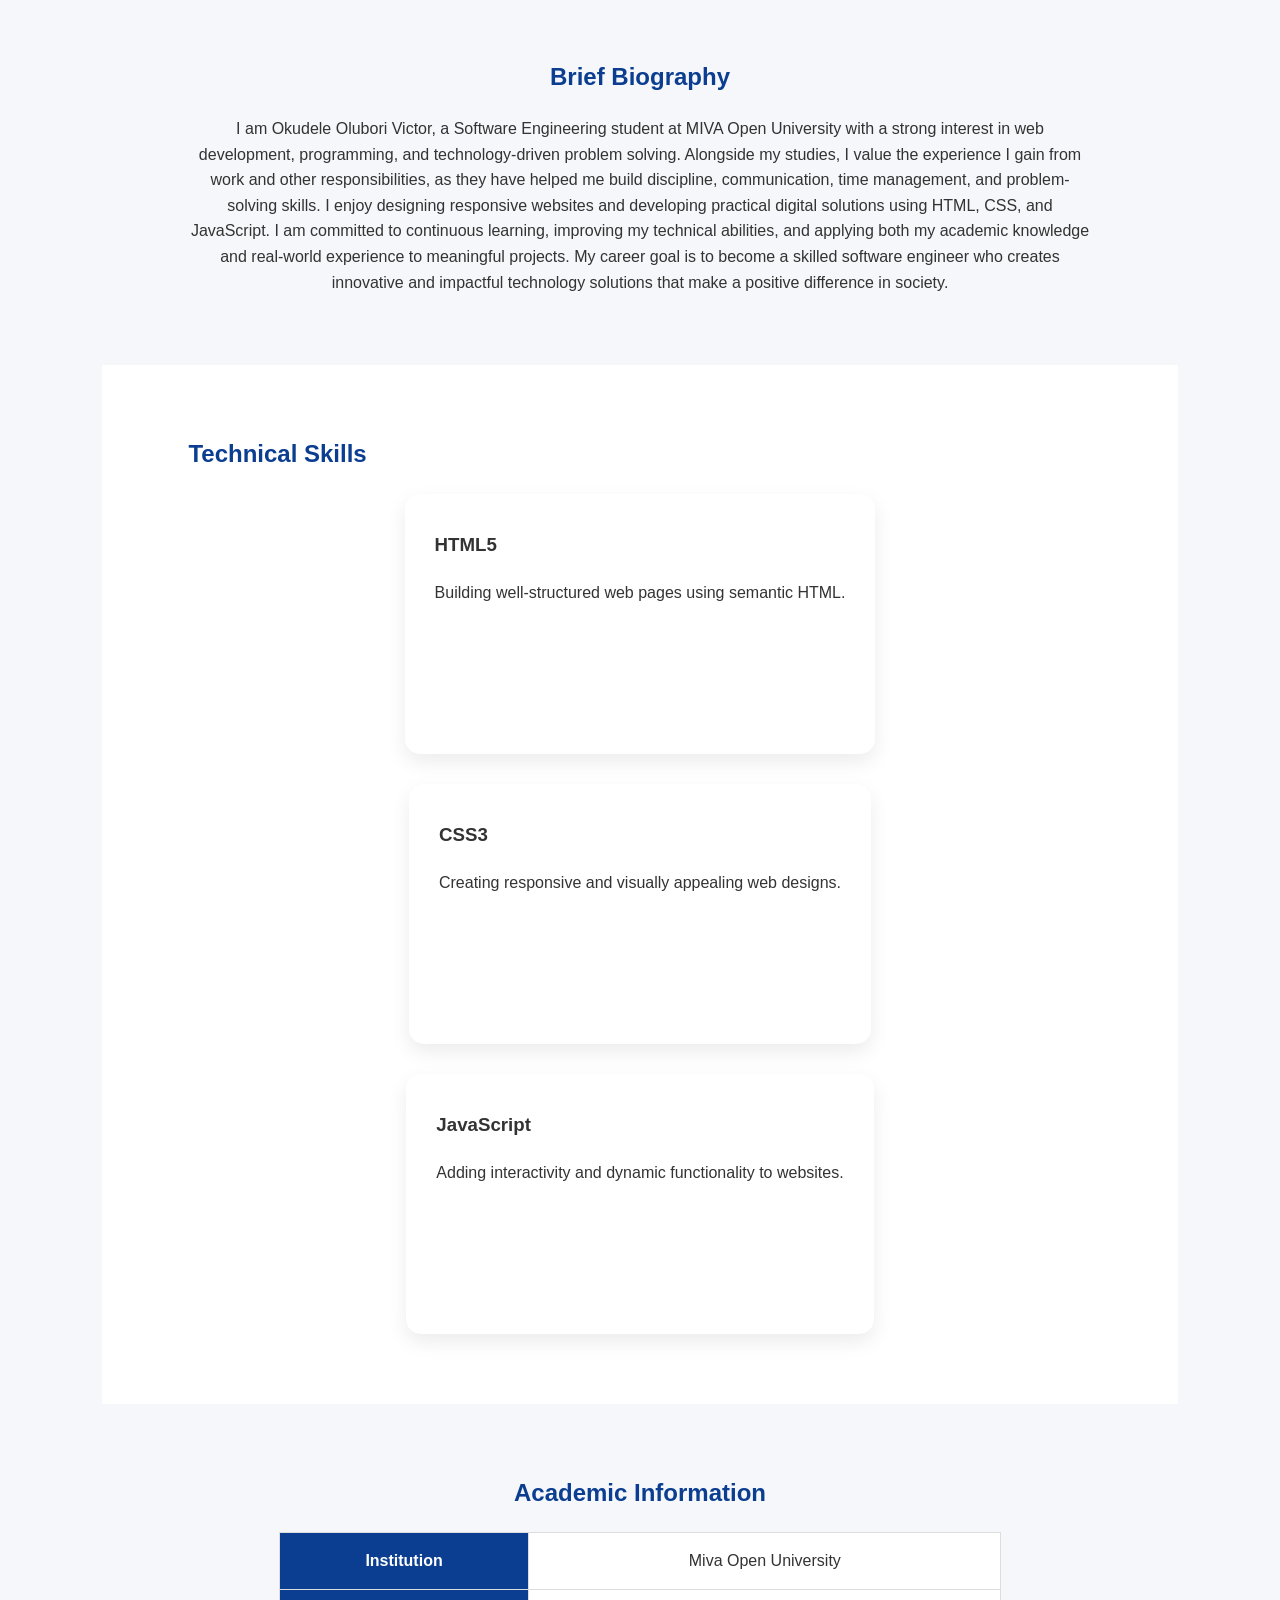
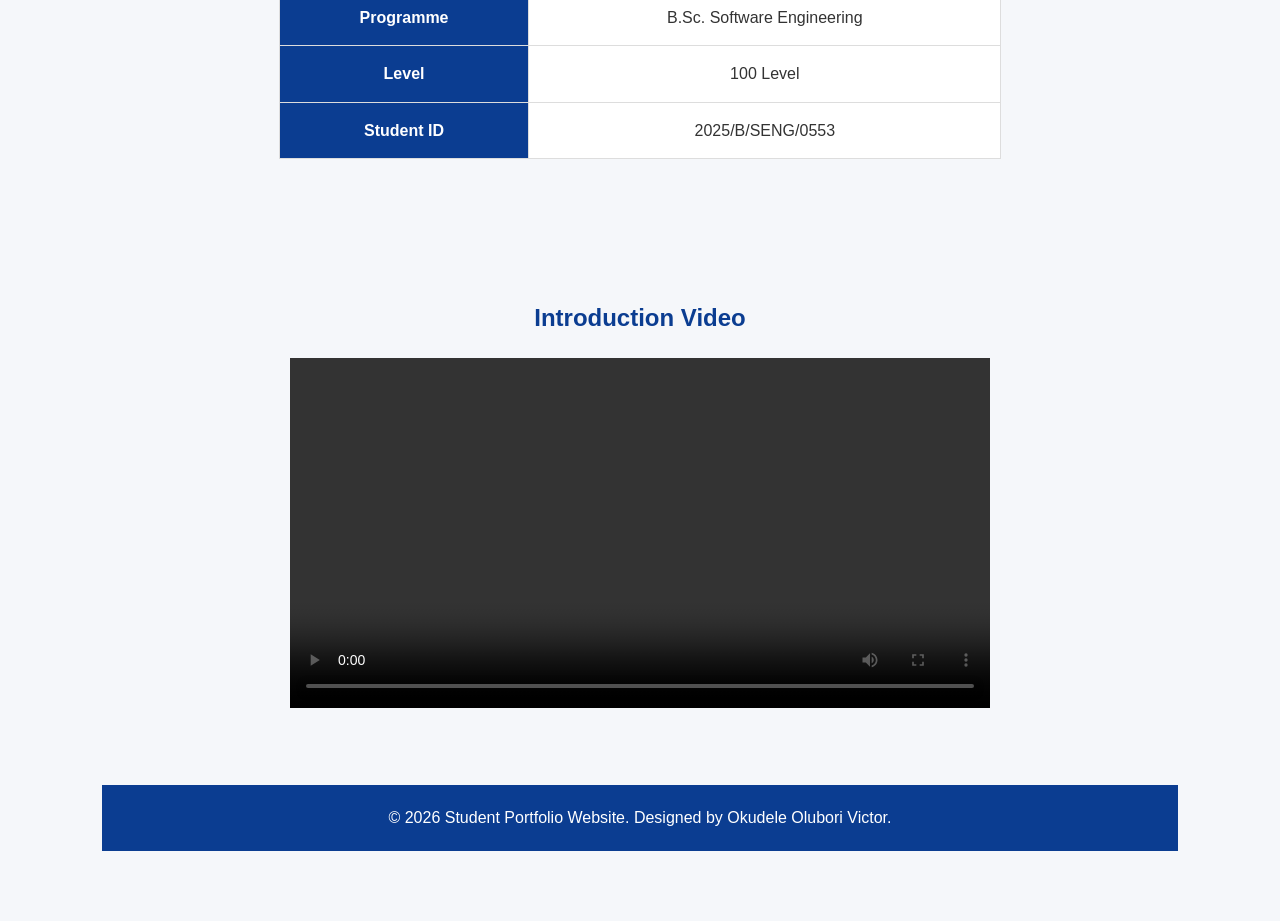
==== commit de07cac3: "Update index.html" ====
--- a/index.html
+++ b/index.html
@@ -244,7 +244,7 @@
         <h2>Introduction Video</h2>
 
         <video controls width="700">
-            <source src="media/welcome.mp4" type="video/mp4">
+            <source src="media/test.mp4" type="video/mp4">
             Your browser does not support video.
         </video>
 
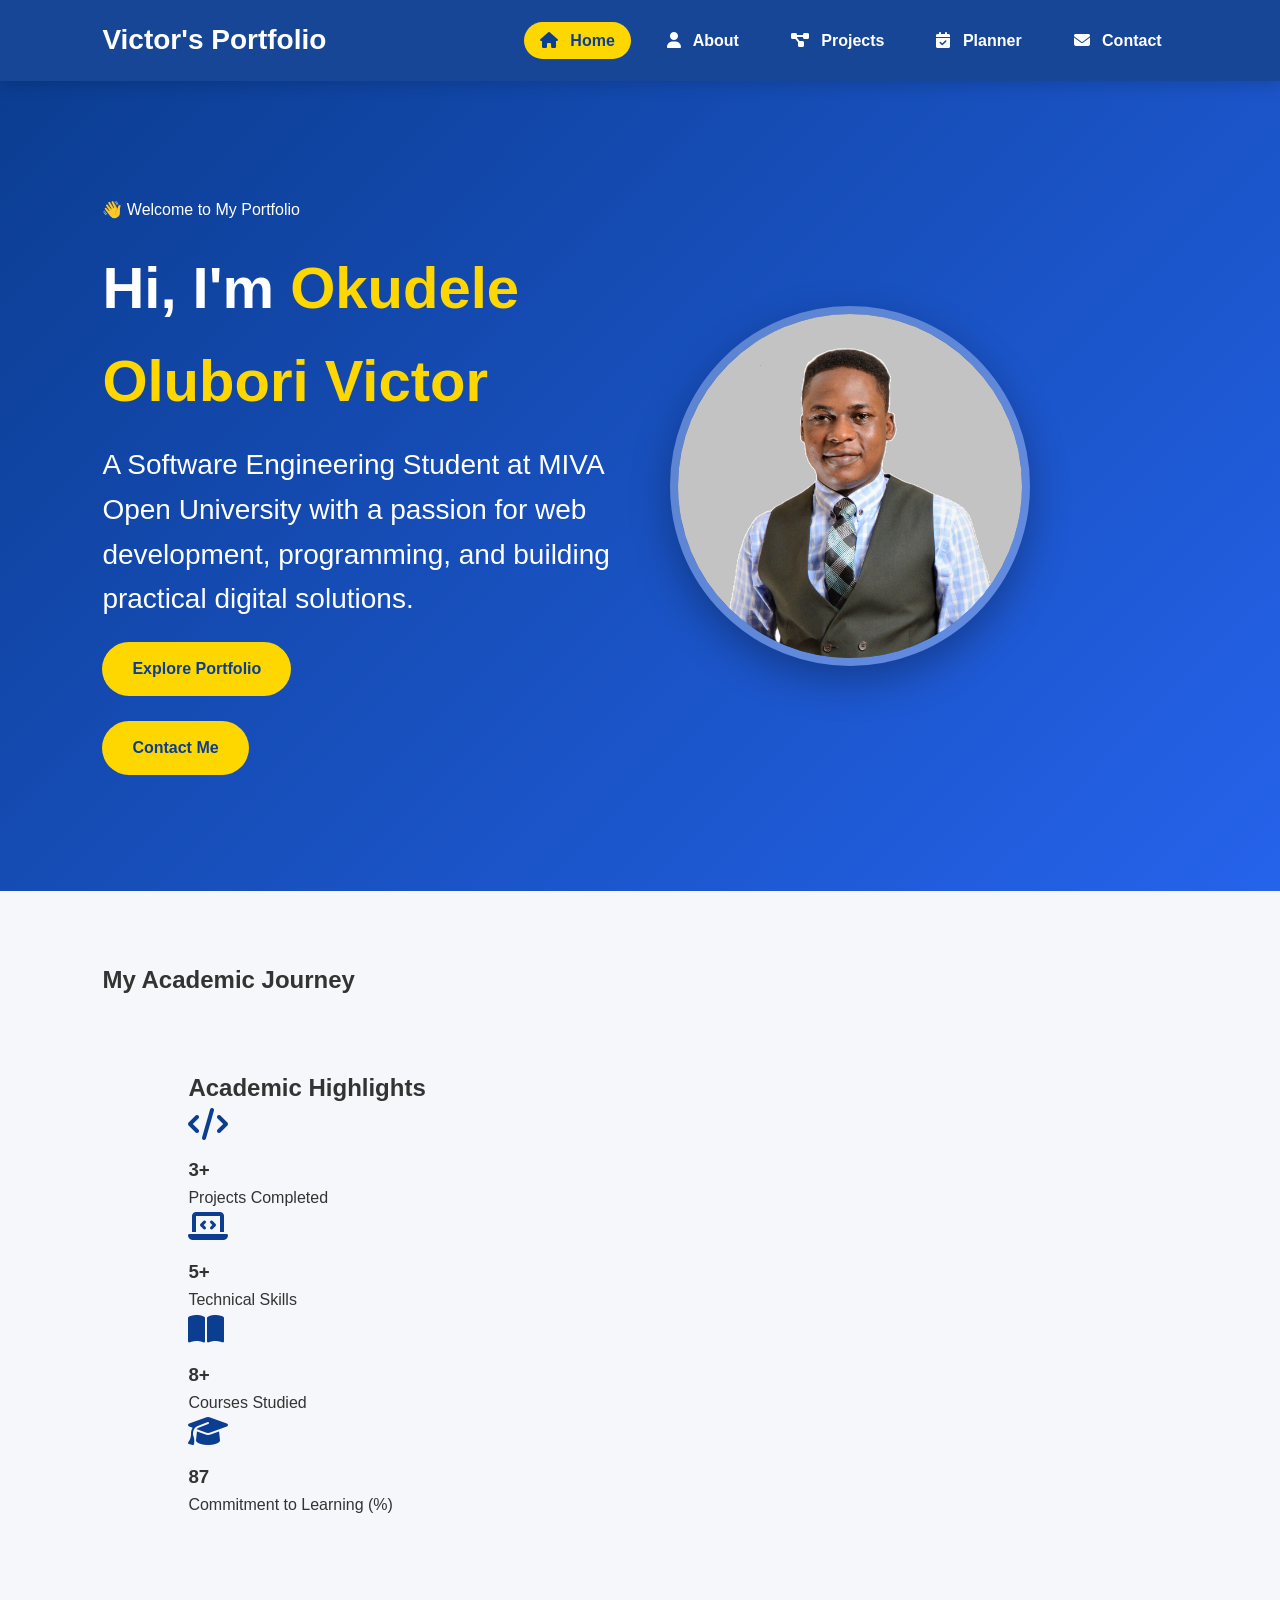
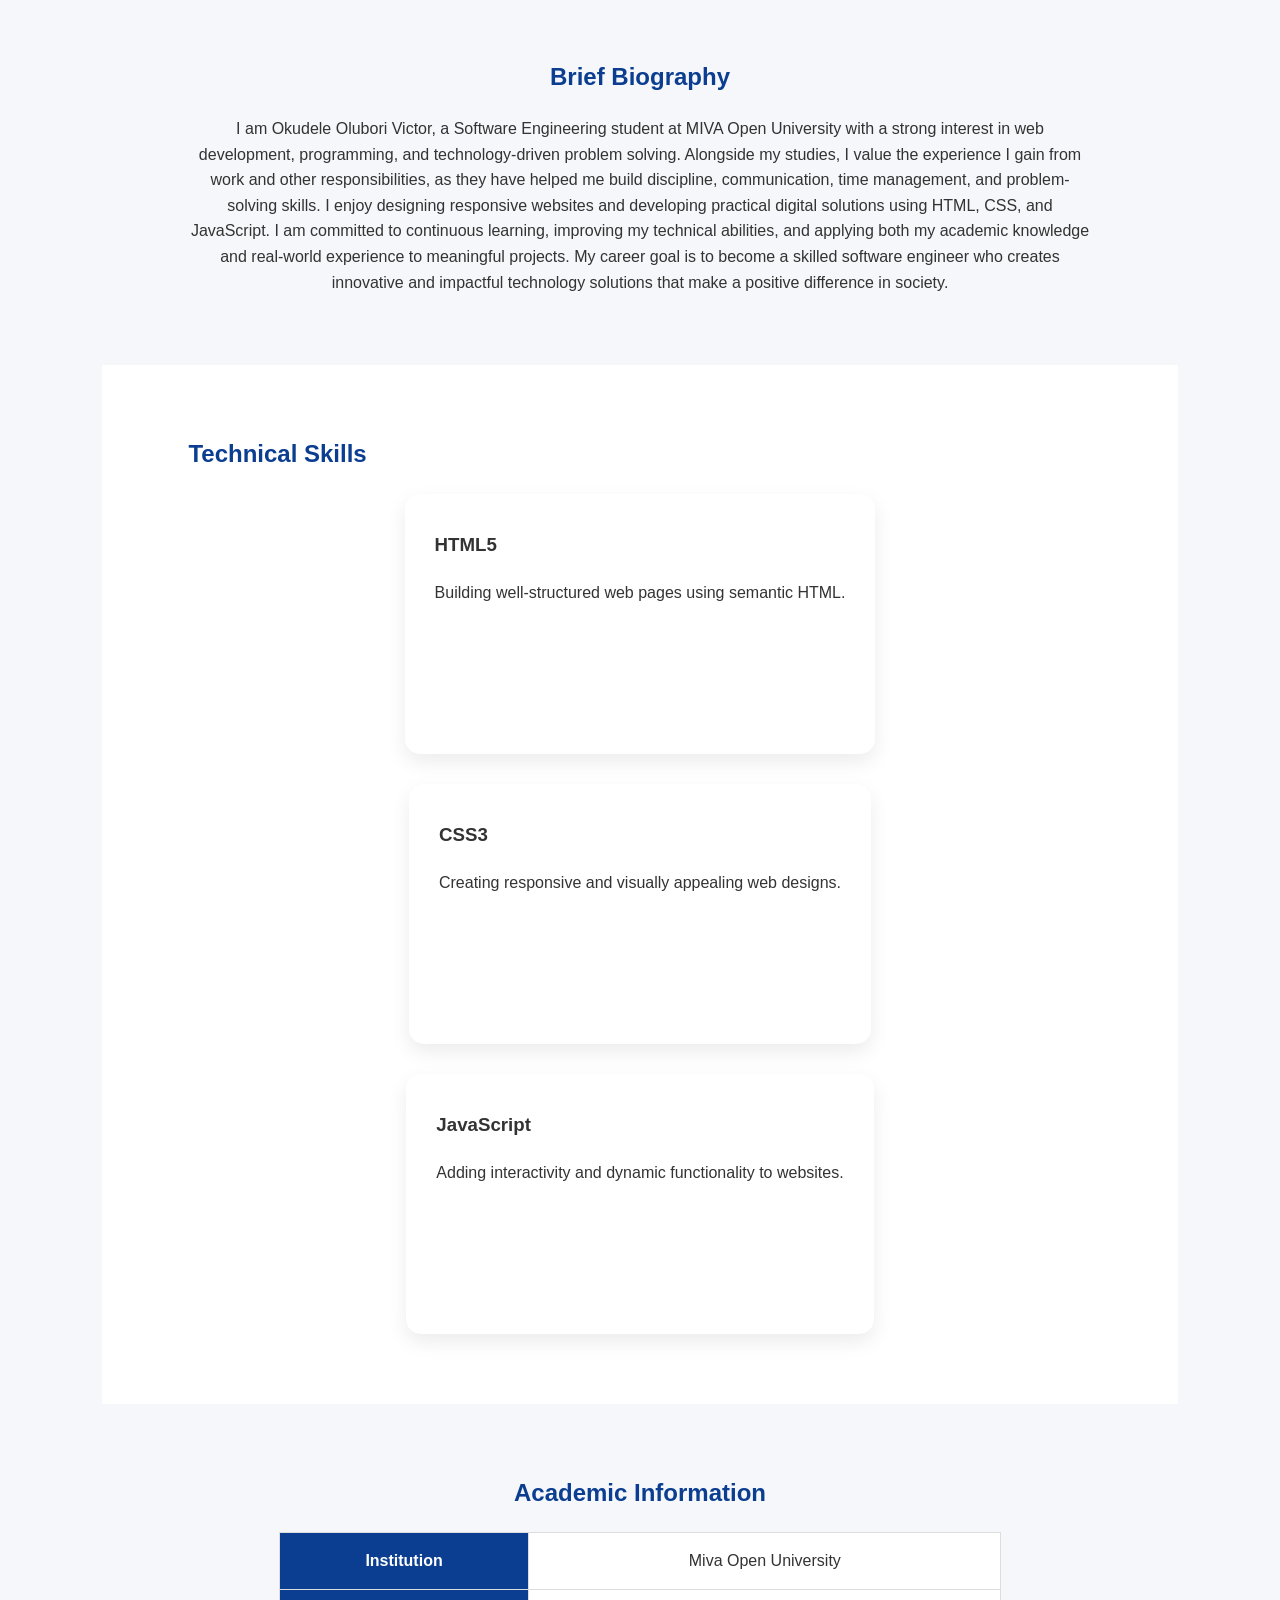
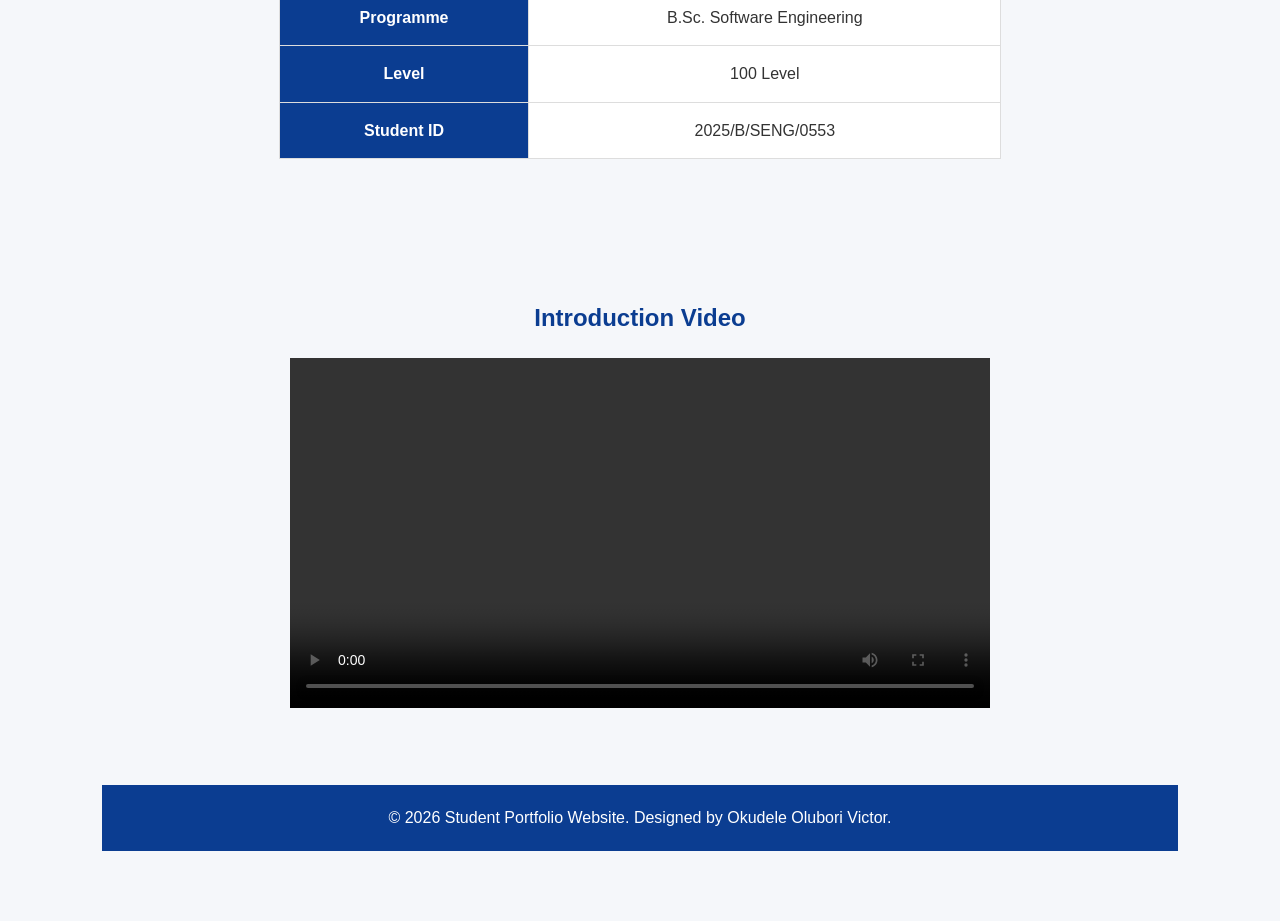
==== commit cd3471b4: "Update index.html" ====
--- a/index.html
+++ b/index.html
@@ -244,7 +244,7 @@
         <h2>Introduction Video</h2>
 
         <video controls width="700">
-            <source src="media/test.mp4" type="video/mp4">
+            <source src="media/introduction2.mp4" type="video/mp4">
             Your browser does not support video.
         </video>
 
